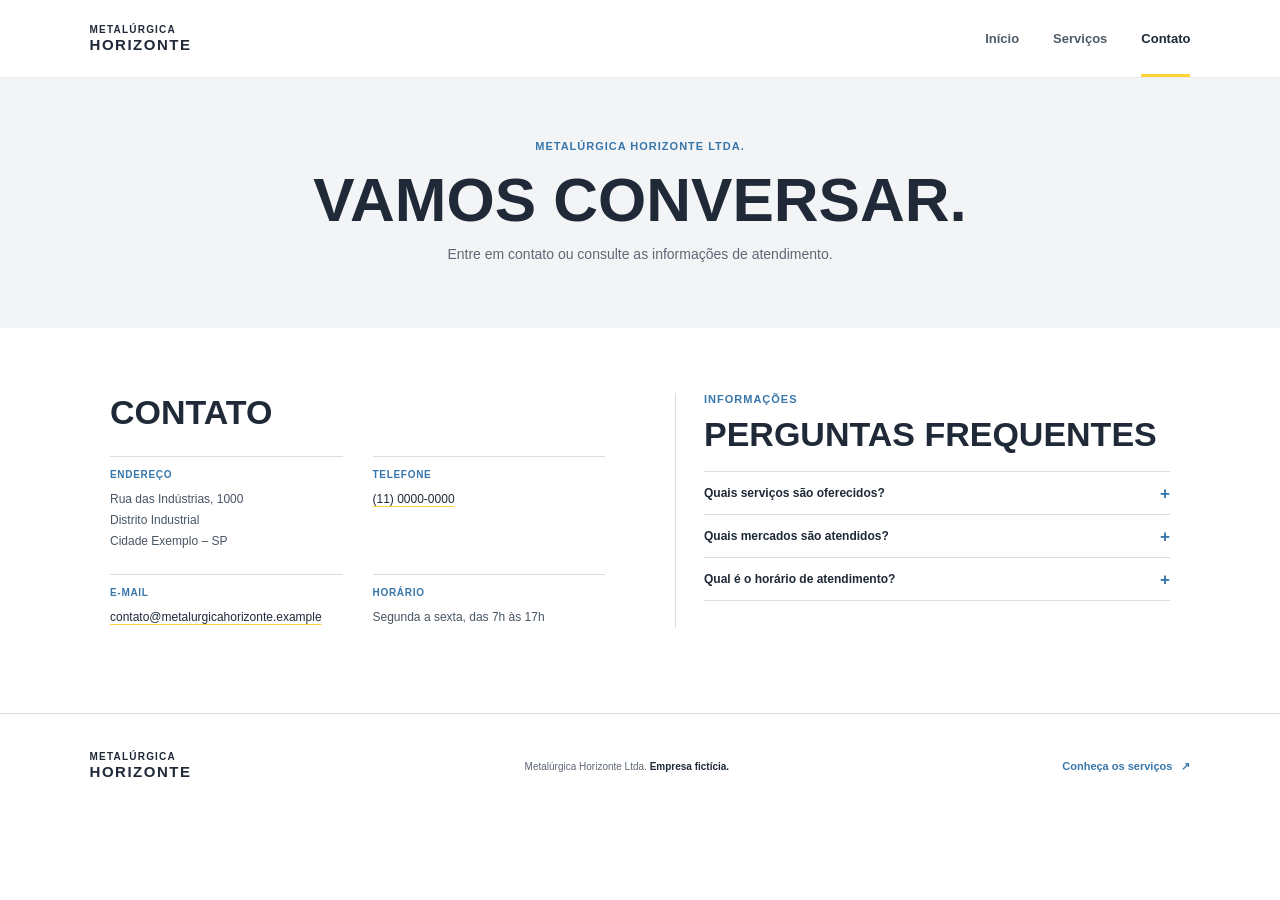
==== contato.html @ 5f0c2018 "Build Metalúrgica Horizonte static site" ====
<!doctype html>
<html lang="pt-BR">
<head>
  <meta charset="utf-8">
  <meta name="viewport" content="width=device-width, initial-scale=1">
  <meta name="description" content="Endereço, telefone, e-mail e horário de atendimento da Metalúrgica Horizonte Ltda., em Cidade Exemplo, SP.">
  <title>Contato | Metalúrgica Horizonte Ltda.</title>
  <link rel="stylesheet" href="styles.css">
</head>
<body>
  <header class="site-header">
    <a class="wordmark" href="index.html" aria-label="Metalúrgica Horizonte, início">METALÚRGICA <strong>HORIZONTE</strong></a>
    <nav aria-label="Navegação principal">
      <a href="index.html">Início</a>
      <a href="servicos.html">Serviços</a>
      <a href="contato.html" aria-current="page">Contato</a>
    </nav>
  </header>
  <main>
    <section class="page-heading">
      <p class="eyebrow">Metalúrgica Horizonte Ltda.</p>
      <h1>Vamos conversar.</h1>
      <p>Entre em contato ou consulte as informações de atendimento.</p>
    </section>
    <section class="contact-layout content-width">
      <div class="contact-info">
        <h2>Contato</h2>
        <dl>
          <div><dt>Endereço</dt><dd>Rua das Indústrias, 1000<br>Distrito Industrial<br>Cidade Exemplo – SP</dd></div>
          <div><dt>Telefone</dt><dd><a href="tel:+551100000000">(11) 0000-0000</a></dd></div>
          <div><dt>E-mail</dt><dd><a href="mailto:contato@metalurgicahorizonte.example">contato@metalurgicahorizonte.example</a></dd></div>
          <div><dt>Horário</dt><dd>Segunda a sexta, das 7h às 17h</dd></div>
        </dl>
      </div>
      <aside class="faq" aria-labelledby="faq-title">
        <p class="eyebrow">Informações</p>
        <h2 id="faq-title">Perguntas frequentes</h2>
        <details><summary>Quais serviços são oferecidos?</summary><p>Usinagem CNC, estamparia, solda robotizada MIG/MAG, pintura eletrostática a pó e zincagem.</p></details>
        <details><summary>Quais mercados são atendidos?</summary><p>Automotivo, agrícola e fabricantes de máquinas.</p></details>
        <details><summary>Qual é o horário de atendimento?</summary><p>De segunda a sexta, das 7h às 17h.</p></details>
      </aside>
    </section>
  </main>
  <footer class="site-footer"><a class="wordmark" href="index.html">METALÚRGICA <strong>HORIZONTE</strong></a><p>Metalúrgica Horizonte Ltda. <strong>Empresa fictícia.</strong></p><a href="servicos.html">Conheça os serviços <span aria-hidden="true">↗</span></a></footer>
</body>
</html>
---- styles.css ----
:root {
  --blue: #3776AB;
  --yellow: #FFD43B;
  --ink: #1F2937;
  --light: #F3F4F6;
  --white: #FFFFFF;
  --muted: #5E6874;
  --line: #D9DEE3;
  --display: "Arial Narrow", "Trebuchet MS", sans-serif;
  --body: "Trebuchet MS", Arial, sans-serif;
}
* { box-sizing: border-box; }
html { scroll-behavior: smooth; }
body { margin: 0; color: var(--ink); background: var(--white); font-family: var(--body); }
a { color: inherit; }
.site-header { min-height: 78px; padding: 0 7%; display: flex; align-items: center; justify-content: space-between; gap: 24px; border-bottom: 1px solid #E8EBEE; }
.wordmark { display: inline-flex; flex-direction: column; color: var(--ink); font-size: 10px; font-weight: 600; letter-spacing: 1.2px; line-height: 1.2; text-decoration: none; white-space: nowrap; }
.wordmark strong { font-size: 15px; letter-spacing: 1.5px; }
nav { display: flex; align-items: stretch; gap: 34px; align-self: stretch; }
nav a { display: inline-flex; align-items: center; position: relative; color: #4F5C69; font-size: 13px; font-weight: 600; text-decoration: none; }
nav a:hover, nav a[aria-current="page"] { color: var(--ink); }
nav a[aria-current="page"]::after { height: 3px; position: absolute; right: 0; bottom: 0; left: 0; background: var(--yellow); content: ""; }
.home-hero { min-height: 510px; display: grid; grid-template-columns: 1fr 1fr; background: var(--light); }
.hero-copy { max-width: 690px; align-self: center; justify-self: end; padding: 60px 9%; }
.eyebrow { margin: 0 0 17px; color: var(--blue); font-size: 11px; font-weight: 700; letter-spacing: 1px; text-transform: uppercase; }
h1, h2, h3 { margin-top: 0; font-family: var(--display); font-weight: 700; letter-spacing: 0; text-transform: uppercase; }
.hero-copy h1 { margin-bottom: 20px; font-size: clamp(43px, 5vw, 68px); line-height: .98; }
.hero-copy h1 span { color: var(--blue); }
.hero-copy > p:not(.eyebrow) { max-width: 480px; margin-bottom: 26px; color: var(--muted); font-size: 15px; line-height: 1.7; }
.button { min-height: 48px; display: inline-flex; align-items: center; gap: 20px; padding: 0 17px; color: var(--white); background: var(--blue); font-size: 12px; font-weight: 700; text-decoration: none; }
.button:hover { background: var(--ink); }
.button span { color: var(--yellow); font-size: 18px; }
.hero-art { min-height: 510px; position: relative; overflow: hidden; background: var(--ink); }
.hero-art img { width: 100%; height: 100%; position: absolute; inset: 0; object-fit: cover; }
.art-label { position: absolute; right: 22px; bottom: 20px; left: 22px; display: flex; justify-content: space-between; gap: 12px; color: var(--white); font-size: 9px; font-weight: 700; letter-spacing: 1.4px; }
.art-label b { color: var(--yellow); }
.numbers { min-height: 140px; padding: 25px 10%; display: grid; grid-template-columns: repeat(3, 1fr) 1.2fr; align-items: center; gap: 22px; border-bottom: 1px solid var(--line); }
.numbers div { display: flex; flex-direction: column; gap: 4px; padding-left: 18px; border-left: 1px solid var(--line); }
.numbers div strong { color: var(--blue); font: 700 38px/1 var(--display); }
.numbers div span { color: var(--muted); font-size: 11px; }
.numbers > p { margin: 0; color: var(--ink); font-size: 12px; font-weight: 600; line-height: 1.6; }
.content-width { width: min(1060px, 84%); margin: 0 auto; }
.home-details { padding-top: 78px; padding-bottom: 78px; display: grid; grid-template-columns: 1fr 1fr; gap: 60px; }
.section-title h2 { margin: 0; font-size: 42px; line-height: 1; }
.feature-list { margin: 0; padding: 0; list-style: none; border-top: 1px solid var(--line); }
.feature-list li { min-height: 57px; display: flex; align-items: center; gap: 17px; border-bottom: 1px solid var(--line); font-size: 13px; font-weight: 600; }
.feature-list li span { color: var(--blue); font-size: 10px; }
.markets { padding: 27px 8%; text-align: center; background: var(--light); }
.markets .eyebrow { margin-bottom: 8px; }
.markets > p:last-child { margin: 0; font: 700 22px/1.4 var(--display); text-transform: uppercase; }
.markets > p:last-child span { padding: 0 8px; color: var(--blue); }
.page-heading { min-height: 250px; padding: 58px 8%; display: flex; flex-direction: column; align-items: center; justify-content: center; text-align: center; background: var(--light); }
.page-heading h1 { margin: 0 0 12px; font-size: clamp(42px, 5vw, 62px); line-height: 1; }
.page-heading > p:last-child { max-width: 570px; margin: 0; color: var(--muted); font-size: 14px; line-height: 1.65; }
.services { padding-top: 64px; padding-bottom: 58px; }
.services > h2, .contact-info > h2, .faq > h2 { margin-bottom: 24px; font-size: 34px; }
.service-grid { display: grid; grid-template-columns: repeat(4, 1fr); border-top: 1px solid var(--line); border-bottom: 1px solid var(--line); }
.service-grid article { min-height: 155px; padding: 20px; border-right: 1px solid var(--line); }
.service-grid article:first-child { padding-left: 0; }
.service-grid article:last-child { border-right: 0; }
.service-grid article > span { color: var(--blue); font-size: 10px; font-weight: 700; }
.service-grid h3 { margin: 17px 0 8px; font-size: 22px; line-height: 1.05; }
.service-grid p { margin: 0; color: var(--muted); font-size: 11px; line-height: 1.5; }
.capacity { padding-top: 18px; padding-bottom: 72px; }
.capacity .section-title { margin-bottom: 22px; }
.capacity .section-title h2 { font-size: 36px; }
.table-scroll { overflow-x: auto; }
table { width: 100%; border-collapse: collapse; text-align: left; }
th, td { padding: 15px 18px; border-bottom: 1px solid var(--line); font-size: 12px; }
thead th { color: var(--white); background: var(--ink); font-size: 10px; letter-spacing: .5px; text-transform: uppercase; }
tbody th { font-weight: 700; }
tbody tr:nth-child(even) { background: var(--light); }
.table-note { margin: 12px 0 0; color: var(--muted); font-size: 10px; }
.service-note { padding: 24px 8%; color: var(--white); background: var(--blue); text-align: center; }
.service-note p { margin: 0; font-size: 13px; font-weight: 600; line-height: 1.7; }
.service-note span { padding: 0 7px; color: var(--yellow); }
.contact-layout { padding-top: 65px; padding-bottom: 85px; display: grid; grid-template-columns: 1fr 1fr; gap: 70px; }
.contact-info dl { margin: 0; display: grid; grid-template-columns: 1fr 1fr; gap: 22px 30px; }
.contact-info dl > div { padding-top: 12px; border-top: 1px solid var(--line); }
.contact-info dt { margin-bottom: 9px; color: var(--blue); font-size: 10px; font-weight: 700; letter-spacing: .7px; text-transform: uppercase; }
.contact-info dd { margin: 0; color: #485563; font-size: 12px; line-height: 1.75; overflow-wrap: anywhere; }
.contact-info dd a { color: var(--ink); text-decoration-color: var(--yellow); text-underline-offset: 3px; }
.faq { padding-left: 28px; border-left: 1px solid var(--line); }
.faq .eyebrow { margin-bottom: 10px; }
.faq > h2 { margin-bottom: 17px; }
.faq details { border-top: 1px solid var(--line); }
.faq details:last-child { border-bottom: 1px solid var(--line); }
.faq summary { padding: 14px 24px 14px 0; position: relative; cursor: pointer; font-size: 12px; font-weight: 700; list-style: none; }
.faq summary::-webkit-details-marker { display: none; }
.faq summary::after { position: absolute; top: 12px; right: 0; color: var(--blue); content: "+"; font-size: 17px; }
.faq details[open] summary::after { content: "−"; }
.faq details p { margin: -2px 25px 14px 0; color: var(--muted); font-size: 11px; line-height: 1.6; }
.site-footer { min-height: 105px; padding: 22px 7%; display: flex; align-items: center; justify-content: space-between; gap: 20px; border-top: 1px solid var(--line); }
.site-footer > p { margin: 0; color: var(--muted); font-size: 10px; }
.site-footer > p strong { color: var(--ink); }
.site-footer > a:last-child { color: var(--blue); font-size: 11px; font-weight: 700; text-decoration: none; white-space: nowrap; }
.site-footer > a:last-child span { padding-left: 6px; }
@media (max-width: 760px) {
  .site-header { min-height: 70px; padding: 0 5%; }
  nav { gap: 19px; }
  nav a { font-size: 12px; }
  .home-hero { grid-template-columns: 1fr; }
  .hero-copy { width: 100%; justify-self: stretch; padding: 55px 8% 42px; }
  .hero-copy h1 { font-size: clamp(45px, 11vw, 65px); }
  .hero-art { min-height: 340px; }
  .numbers { grid-template-columns: repeat(3, 1fr); padding: 22px 7%; gap: 14px; }
  .numbers > p { grid-column: 1 / -1; }
  .numbers div { padding-left: 11px; }
  .numbers div strong { font-size: 32px; }
  .content-width { width: 86%; }
  .home-details { padding-top: 55px; padding-bottom: 55px; grid-template-columns: 1fr; gap: 25px; }
  .section-title h2 { font-size: 36px; }
  .service-grid { grid-template-columns: 1fr 1fr; }
  .service-grid article { min-height: 130px; padding: 16px; border-bottom: 1px solid var(--line); }
  .service-grid article:first-child, .service-grid article:nth-child(3) { padding-left: 16px; }
  .service-grid article:nth-child(2) { border-right: 0; }
  .service-grid article:nth-child(3), .service-grid article:last-child { border-bottom: 0; }
  .service-grid h3 { margin-top: 12px; font-size: 20px; }
  .capacity .section-title h2 { font-size: 32px; }
  th, td { min-width: 125px; padding: 13px 12px; font-size: 11px; }
  .contact-layout { grid-template-columns: 1fr; gap: 38px; }
  .faq { padding: 25px 0 0; border-top: 1px solid var(--line); border-left: 0; }
  .site-footer { flex-wrap: wrap; }
  .site-footer > p { order: 3; width: 100%; }
}
@media (max-width: 420px) {
  .site-header { gap: 12px; }
  .wordmark { font-size: 8px; }
  .wordmark strong { font-size: 12px; }
  nav { gap: 12px; }
  nav a { font-size: 10px; }
  .contact-info dl { grid-template-columns: 1fr; gap: 16px; }
  .markets > p:last-child { font-size: 18px; }
}
@media (prefers-reduced-motion: reduce) {
  *, *::before, *::after { scroll-behavior: auto !important; }
}
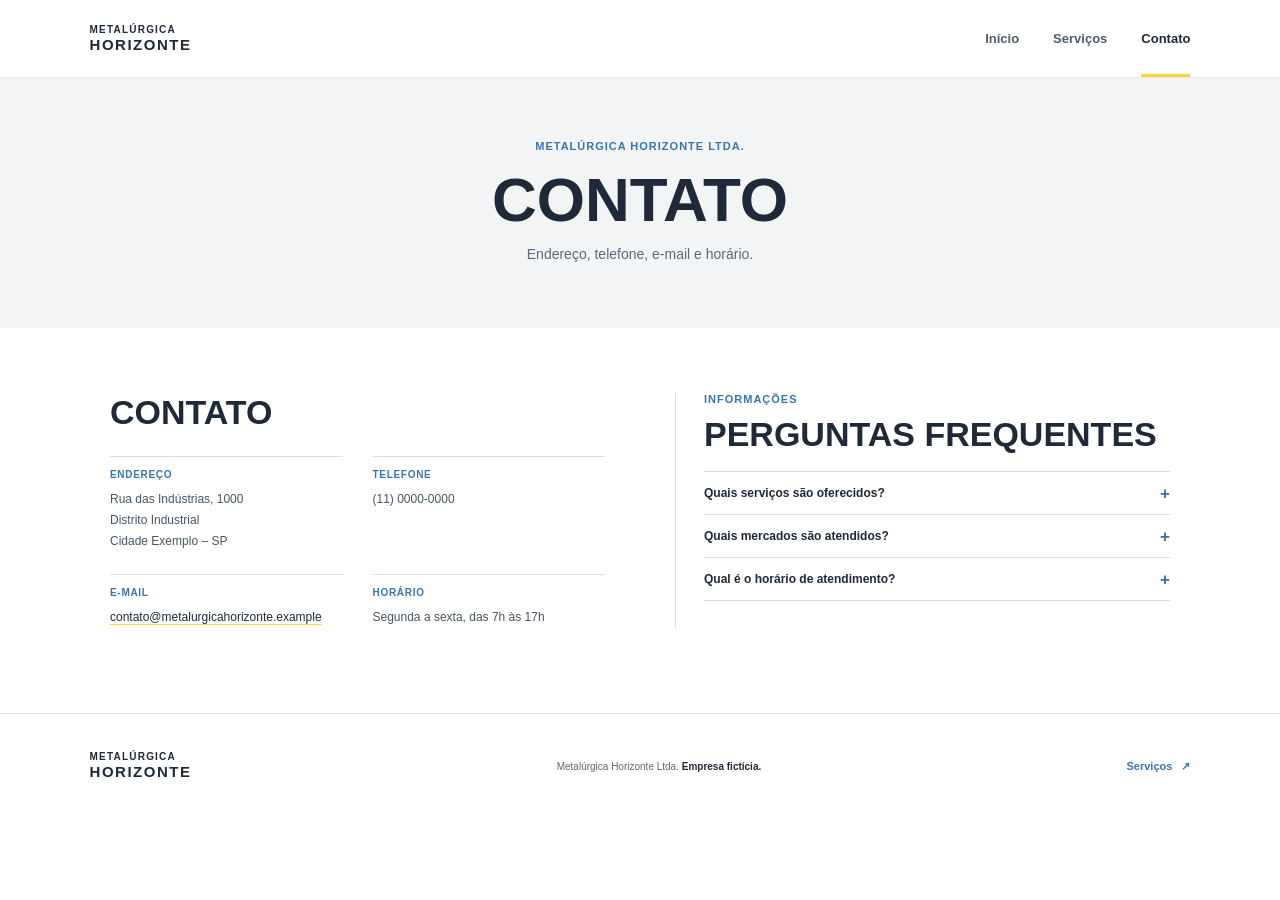
==== commit 2a3a92f8: "Use only official company information" ====
--- a/contato.html
+++ b/contato.html
@@ -19,15 +19,15 @@
   <main>
     <section class="page-heading">
       <p class="eyebrow">Metalúrgica Horizonte Ltda.</p>
-      <h1>Vamos conversar.</h1>
-      <p>Entre em contato ou consulte as informações de atendimento.</p>
+      <h1>Contato</h1>
+      <p>Endereço, telefone, e-mail e horário.</p>
     </section>
     <section class="contact-layout content-width">
       <div class="contact-info">
         <h2>Contato</h2>
         <dl>
           <div><dt>Endereço</dt><dd>Rua das Indústrias, 1000<br>Distrito Industrial<br>Cidade Exemplo – SP</dd></div>
-          <div><dt>Telefone</dt><dd><a href="tel:+551100000000">(11) 0000-0000</a></dd></div>
+          <div><dt>Telefone</dt><dd>(11) 0000-0000</dd></div>
           <div><dt>E-mail</dt><dd><a href="mailto:contato@metalurgicahorizonte.example">contato@metalurgicahorizonte.example</a></dd></div>
           <div><dt>Horário</dt><dd>Segunda a sexta, das 7h às 17h</dd></div>
         </dl>
@@ -41,6 +41,6 @@
       </aside>
     </section>
   </main>
-  <footer class="site-footer"><a class="wordmark" href="index.html">METALÚRGICA <strong>HORIZONTE</strong></a><p>Metalúrgica Horizonte Ltda. <strong>Empresa fictícia.</strong></p><a href="servicos.html">Conheça os serviços <span aria-hidden="true">↗</span></a></footer>
+  <footer class="site-footer"><a class="wordmark" href="index.html">METALÚRGICA <strong>HORIZONTE</strong></a><p>Metalúrgica Horizonte Ltda. <strong>Empresa fictícia.</strong></p><a href="servicos.html">Serviços <span aria-hidden="true">↗</span></a></footer>
 </body>
 </html>
--- a/styles.css
+++ b/styles.css
@@ -34,11 +34,10 @@
 .hero-art img { width: 100%; height: 100%; position: absolute; inset: 0; object-fit: cover; }
 .art-label { position: absolute; right: 22px; bottom: 20px; left: 22px; display: flex; justify-content: space-between; gap: 12px; color: var(--white); font-size: 9px; font-weight: 700; letter-spacing: 1.4px; }
 .art-label b { color: var(--yellow); }
-.numbers { min-height: 140px; padding: 25px 10%; display: grid; grid-template-columns: repeat(3, 1fr) 1.2fr; align-items: center; gap: 22px; border-bottom: 1px solid var(--line); }
+.numbers { min-height: 140px; padding: 25px 10%; display: grid; grid-template-columns: repeat(3, 1fr); align-items: center; gap: 22px; border-bottom: 1px solid var(--line); }
 .numbers div { display: flex; flex-direction: column; gap: 4px; padding-left: 18px; border-left: 1px solid var(--line); }
 .numbers div strong { color: var(--blue); font: 700 38px/1 var(--display); }
 .numbers div span { color: var(--muted); font-size: 11px; }
-.numbers > p { margin: 0; color: var(--ink); font-size: 12px; font-weight: 600; line-height: 1.6; }
 .content-width { width: min(1060px, 84%); margin: 0 auto; }
 .home-details { padding-top: 78px; padding-bottom: 78px; display: grid; grid-template-columns: 1fr 1fr; gap: 60px; }
 .section-title h2 { margin: 0; font-size: 42px; line-height: 1; }
@@ -104,7 +103,6 @@
   .hero-copy h1 { font-size: clamp(45px, 11vw, 65px); }
   .hero-art { min-height: 340px; }
   .numbers { grid-template-columns: repeat(3, 1fr); padding: 22px 7%; gap: 14px; }
-  .numbers > p { grid-column: 1 / -1; }
   .numbers div { padding-left: 11px; }
   .numbers div strong { font-size: 32px; }
   .content-width { width: 86%; }
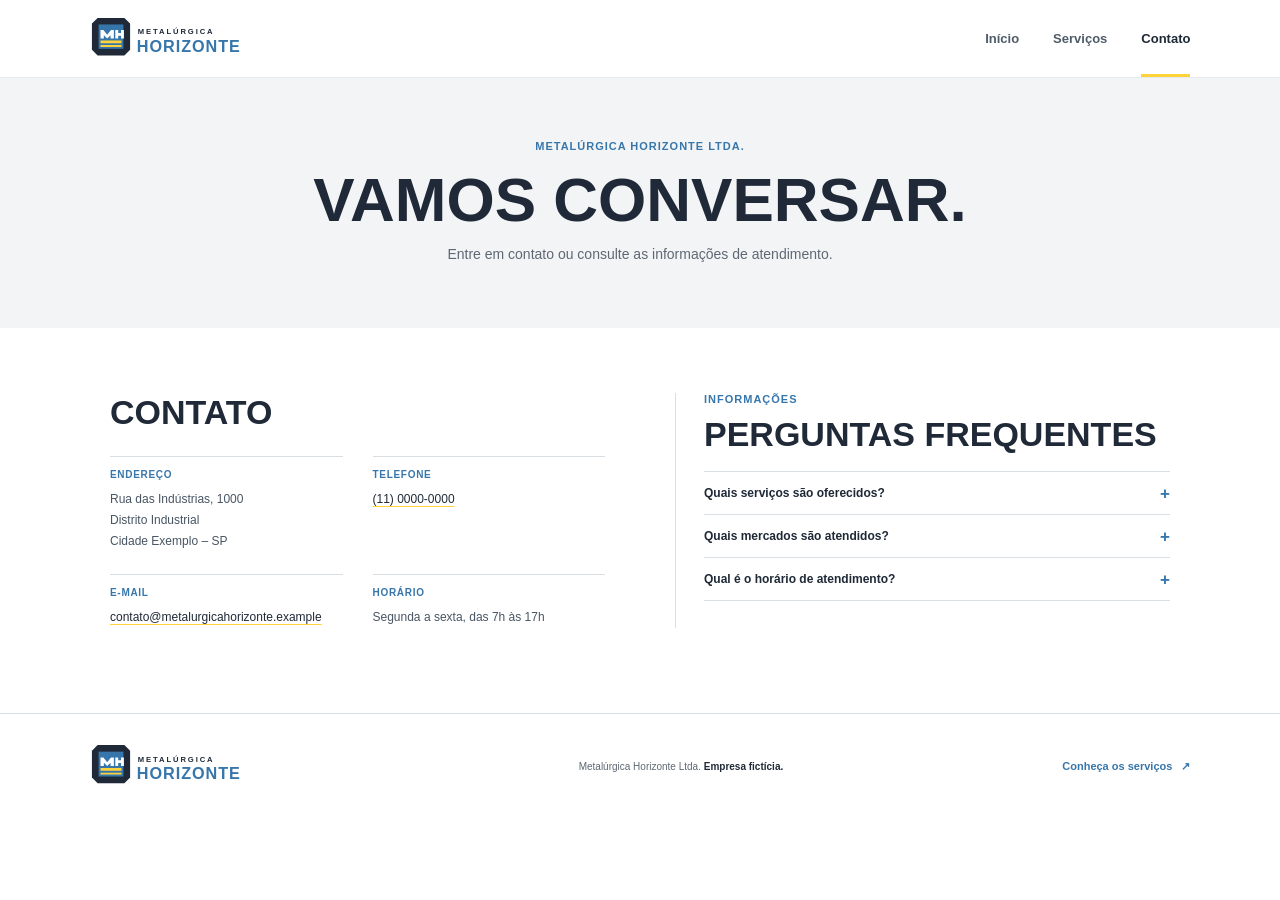
==== commit 881c9d29: "primeiro commit" ====
--- a/contato.html
+++ b/contato.html
@@ -5,11 +5,12 @@
   <meta name="viewport" content="width=device-width, initial-scale=1">
   <meta name="description" content="Endereço, telefone, e-mail e horário de atendimento da Metalúrgica Horizonte Ltda., em Cidade Exemplo, SP.">
   <title>Contato | Metalúrgica Horizonte Ltda.</title>
+  <link rel="icon" href="favicon.svg" type="image/svg+xml">
   <link rel="stylesheet" href="styles.css">
 </head>
 <body>
   <header class="site-header">
-    <a class="wordmark" href="index.html" aria-label="Metalúrgica Horizonte, início">METALÚRGICA <strong>HORIZONTE</strong></a>
+    <a class="wordmark" href="index.html" aria-label="Metalúrgica Horizonte, início"><img src="logo.svg" alt="Metalúrgica Horizonte"></a>
     <nav aria-label="Navegação principal">
       <a href="index.html">Início</a>
       <a href="servicos.html">Serviços</a>
@@ -19,15 +20,15 @@
   <main>
     <section class="page-heading">
       <p class="eyebrow">Metalúrgica Horizonte Ltda.</p>
-      <h1>Contato</h1>
-      <p>Endereço, telefone, e-mail e horário.</p>
+      <h1>Vamos conversar.</h1>
+      <p>Entre em contato ou consulte as informações de atendimento.</p>
     </section>
     <section class="contact-layout content-width">
       <div class="contact-info">
         <h2>Contato</h2>
         <dl>
           <div><dt>Endereço</dt><dd>Rua das Indústrias, 1000<br>Distrito Industrial<br>Cidade Exemplo – SP</dd></div>
-          <div><dt>Telefone</dt><dd>(11) 0000-0000</dd></div>
+          <div><dt>Telefone</dt><dd><a href="tel:+551100000000">(11) 0000-0000</a></dd></div>
           <div><dt>E-mail</dt><dd><a href="mailto:contato@metalurgicahorizonte.example">contato@metalurgicahorizonte.example</a></dd></div>
           <div><dt>Horário</dt><dd>Segunda a sexta, das 7h às 17h</dd></div>
         </dl>
@@ -41,6 +42,6 @@
       </aside>
     </section>
   </main>
-  <footer class="site-footer"><a class="wordmark" href="index.html">METALÚRGICA <strong>HORIZONTE</strong></a><p>Metalúrgica Horizonte Ltda. <strong>Empresa fictícia.</strong></p><a href="servicos.html">Serviços <span aria-hidden="true">↗</span></a></footer>
+  <footer class="site-footer"><a class="wordmark" href="index.html" aria-label="Metalúrgica Horizonte, início"><img src="logo.svg" alt="Metalúrgica Horizonte"></a><p>Metalúrgica Horizonte Ltda. <strong>Empresa fictícia.</strong></p><a href="servicos.html">Conheça os serviços <span aria-hidden="true">↗</span></a></footer>
 </body>
 </html>
--- a/styles.css
+++ b/styles.css
@@ -14,8 +14,8 @@
 body { margin: 0; color: var(--ink); background: var(--white); font-family: var(--body); }
 a { color: inherit; }
 .site-header { min-height: 78px; padding: 0 7%; display: flex; align-items: center; justify-content: space-between; gap: 24px; border-bottom: 1px solid #E8EBEE; }
-.wordmark { display: inline-flex; flex-direction: column; color: var(--ink); font-size: 10px; font-weight: 600; letter-spacing: 1.2px; line-height: 1.2; text-decoration: none; white-space: nowrap; }
-.wordmark strong { font-size: 15px; letter-spacing: 1.5px; }
+.wordmark { width: 210px; display: inline-flex; flex: 0 0 auto; text-decoration: none; }
+.wordmark img { width: 100%; height: auto; display: block; }
 nav { display: flex; align-items: stretch; gap: 34px; align-self: stretch; }
 nav a { display: inline-flex; align-items: center; position: relative; color: #4F5C69; font-size: 13px; font-weight: 600; text-decoration: none; }
 nav a:hover, nav a[aria-current="page"] { color: var(--ink); }
@@ -34,10 +34,11 @@
 .hero-art img { width: 100%; height: 100%; position: absolute; inset: 0; object-fit: cover; }
 .art-label { position: absolute; right: 22px; bottom: 20px; left: 22px; display: flex; justify-content: space-between; gap: 12px; color: var(--white); font-size: 9px; font-weight: 700; letter-spacing: 1.4px; }
 .art-label b { color: var(--yellow); }
-.numbers { min-height: 140px; padding: 25px 10%; display: grid; grid-template-columns: repeat(3, 1fr); align-items: center; gap: 22px; border-bottom: 1px solid var(--line); }
+.numbers { min-height: 140px; padding: 25px 10%; display: grid; grid-template-columns: repeat(3, 1fr) 1.2fr; align-items: center; gap: 22px; border-bottom: 1px solid var(--line); }
 .numbers div { display: flex; flex-direction: column; gap: 4px; padding-left: 18px; border-left: 1px solid var(--line); }
 .numbers div strong { color: var(--blue); font: 700 38px/1 var(--display); }
 .numbers div span { color: var(--muted); font-size: 11px; }
+.numbers > p { margin: 0; color: var(--ink); font-size: 12px; font-weight: 600; line-height: 1.6; }
 .content-width { width: min(1060px, 84%); margin: 0 auto; }
 .home-details { padding-top: 78px; padding-bottom: 78px; display: grid; grid-template-columns: 1fr 1fr; gap: 60px; }
 .section-title h2 { margin: 0; font-size: 42px; line-height: 1; }
@@ -103,6 +104,7 @@
   .hero-copy h1 { font-size: clamp(45px, 11vw, 65px); }
   .hero-art { min-height: 340px; }
   .numbers { grid-template-columns: repeat(3, 1fr); padding: 22px 7%; gap: 14px; }
+  .numbers > p { grid-column: 1 / -1; }
   .numbers div { padding-left: 11px; }
   .numbers div strong { font-size: 32px; }
   .content-width { width: 86%; }
@@ -123,8 +125,7 @@
 }
 @media (max-width: 420px) {
   .site-header { gap: 12px; }
-  .wordmark { font-size: 8px; }
-  .wordmark strong { font-size: 12px; }
+  .wordmark { width: 165px; }
   nav { gap: 12px; }
   nav a { font-size: 10px; }
   .contact-info dl { grid-template-columns: 1fr; gap: 16px; }
